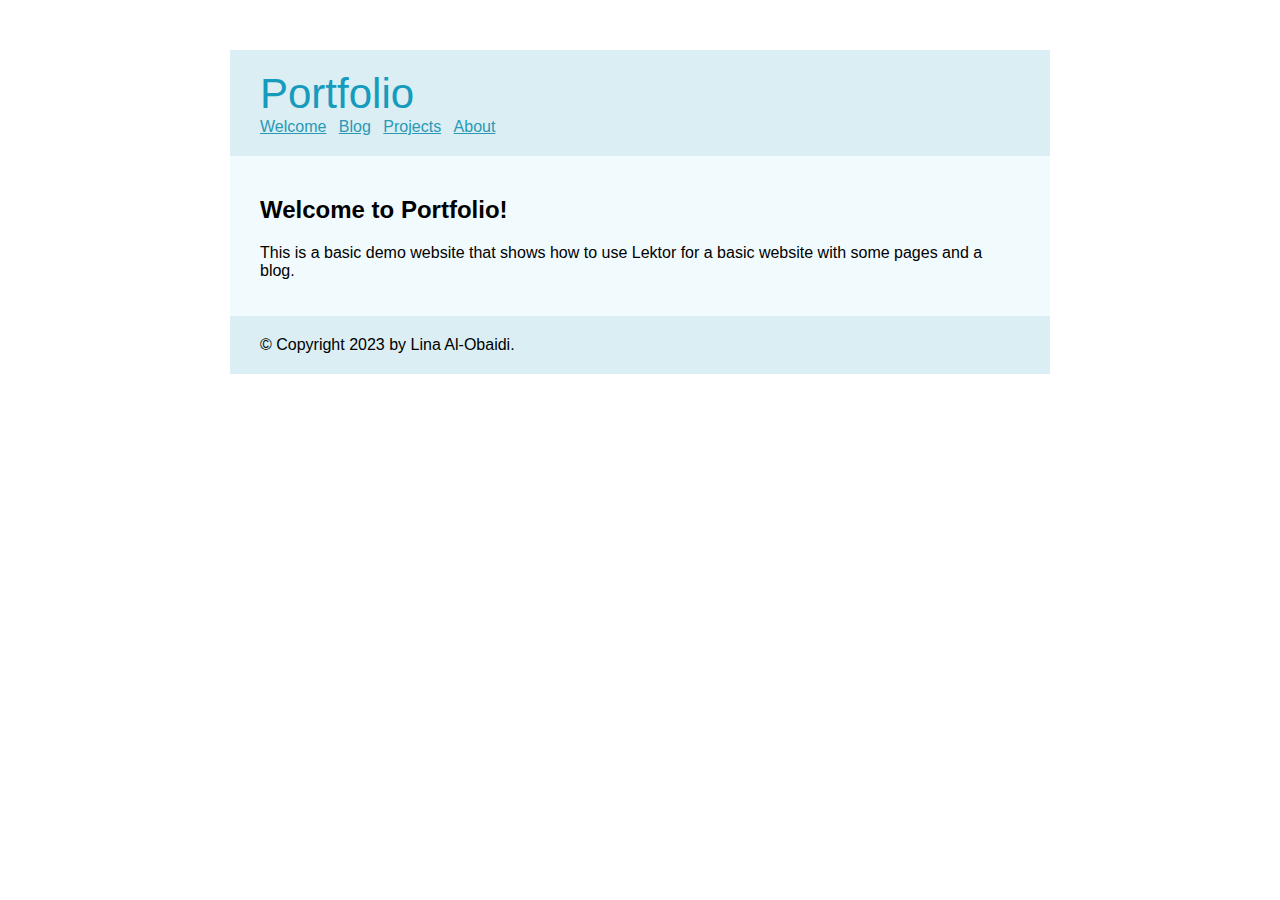
==== index.html @ 60dbe9b8 "Synchronized build" ====
<!doctype html>
<meta charset="utf-8">
<link rel="stylesheet" href="static/style.css">
<title>Welcome to Portfolio! — Portfolio</title>
<body>
  <header>
    <h1>Portfolio</h1>
    <nav>
      <ul class="nav navbar-nav">
        <li class="active"><a href="./">Welcome</a></li>
        
          <li><a href="blog/">Blog</a></li>
        
          <li><a href="projects/">Projects</a></li>
        
          <li><a href="about/">About</a></li>
        
      </ul>
    </nav>
  </header>
  <div class="page">
    
  <h2>Welcome to Portfolio!</h2>
  <p>This is a basic demo website that shows how to use Lektor for a basic
website with some pages and a blog.</p>


  </div>
  <footer>
    &copy; Copyright 2023 by Lina Al-Obaidi.
  </footer>
</body>
---- static/style.css ----
body {
    font-family: 'Verdana', sans-serif;
    margin: 50px 25px;
}

a {
    color: #2a99b6;
}

a:hover {
    color: #33bbdf;
}

header, footer, div.page {
    width: 760px;
    margin: 0 auto;
    background: #daeef3;
    padding: 20px 30px;
}

header h1 {
    color: #169bbd;
    margin: 0;
    font-weight: normal;
    font-size: 42px;
}

header nav ul {
    list-style: none;
    margin: 0;
    padding: 0;
}

header nav ul li {
    display: inline;
    margin: 0 8px 0 0;
    padding: 0;
}

div.page {
    background: #f1fbfe;
}
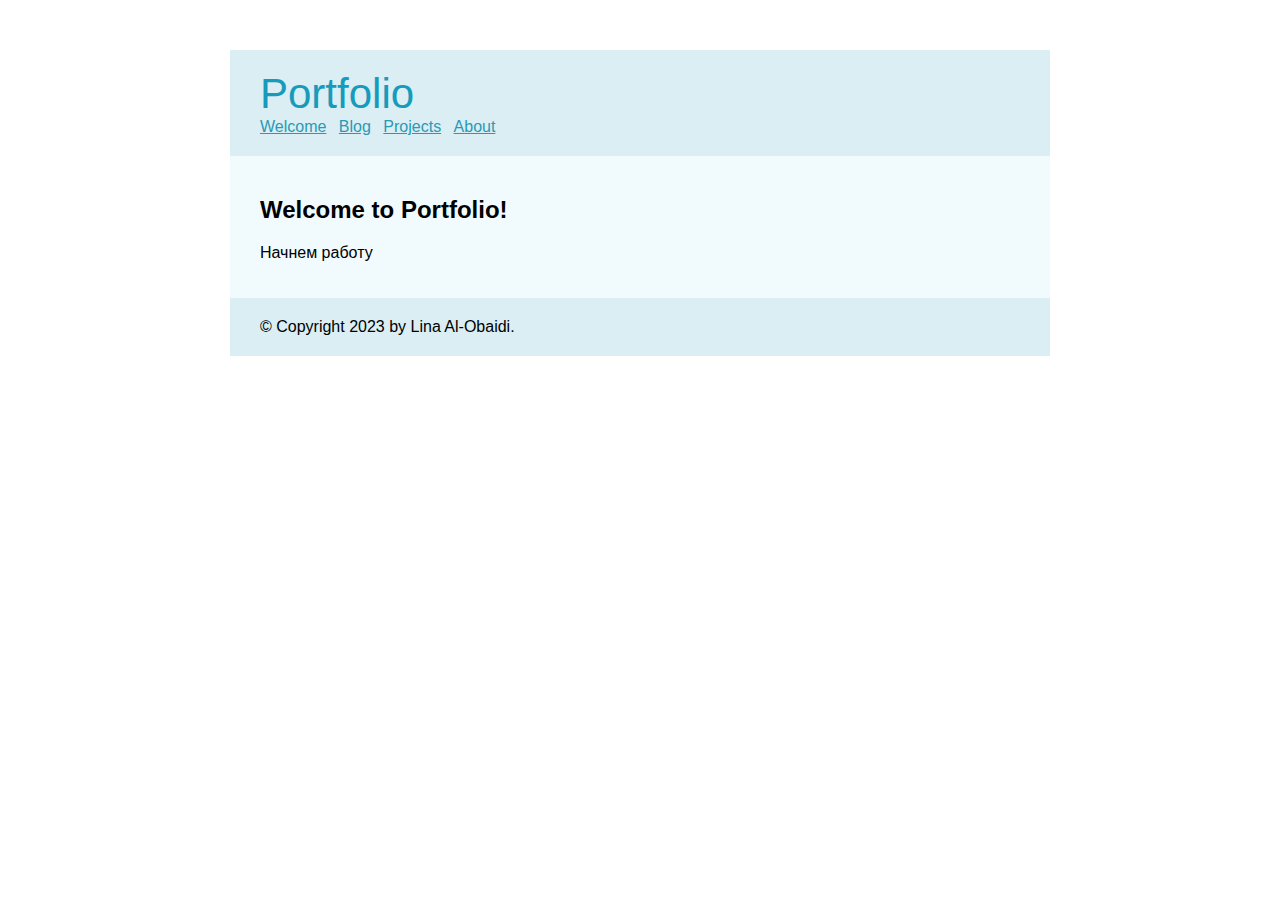
==== commit 4b1fe1ef: "Synchronized build" ====
--- a/index.html
+++ b/index.html
@@ -21,8 +21,7 @@
   <div class="page">
     
   <h2>Welcome to Portfolio!</h2>
-  <p>This is a basic demo website that shows how to use Lektor for a basic
-website with some pages and a blog.</p>
+  <p>Начнем работу</p>
 
 
   </div>
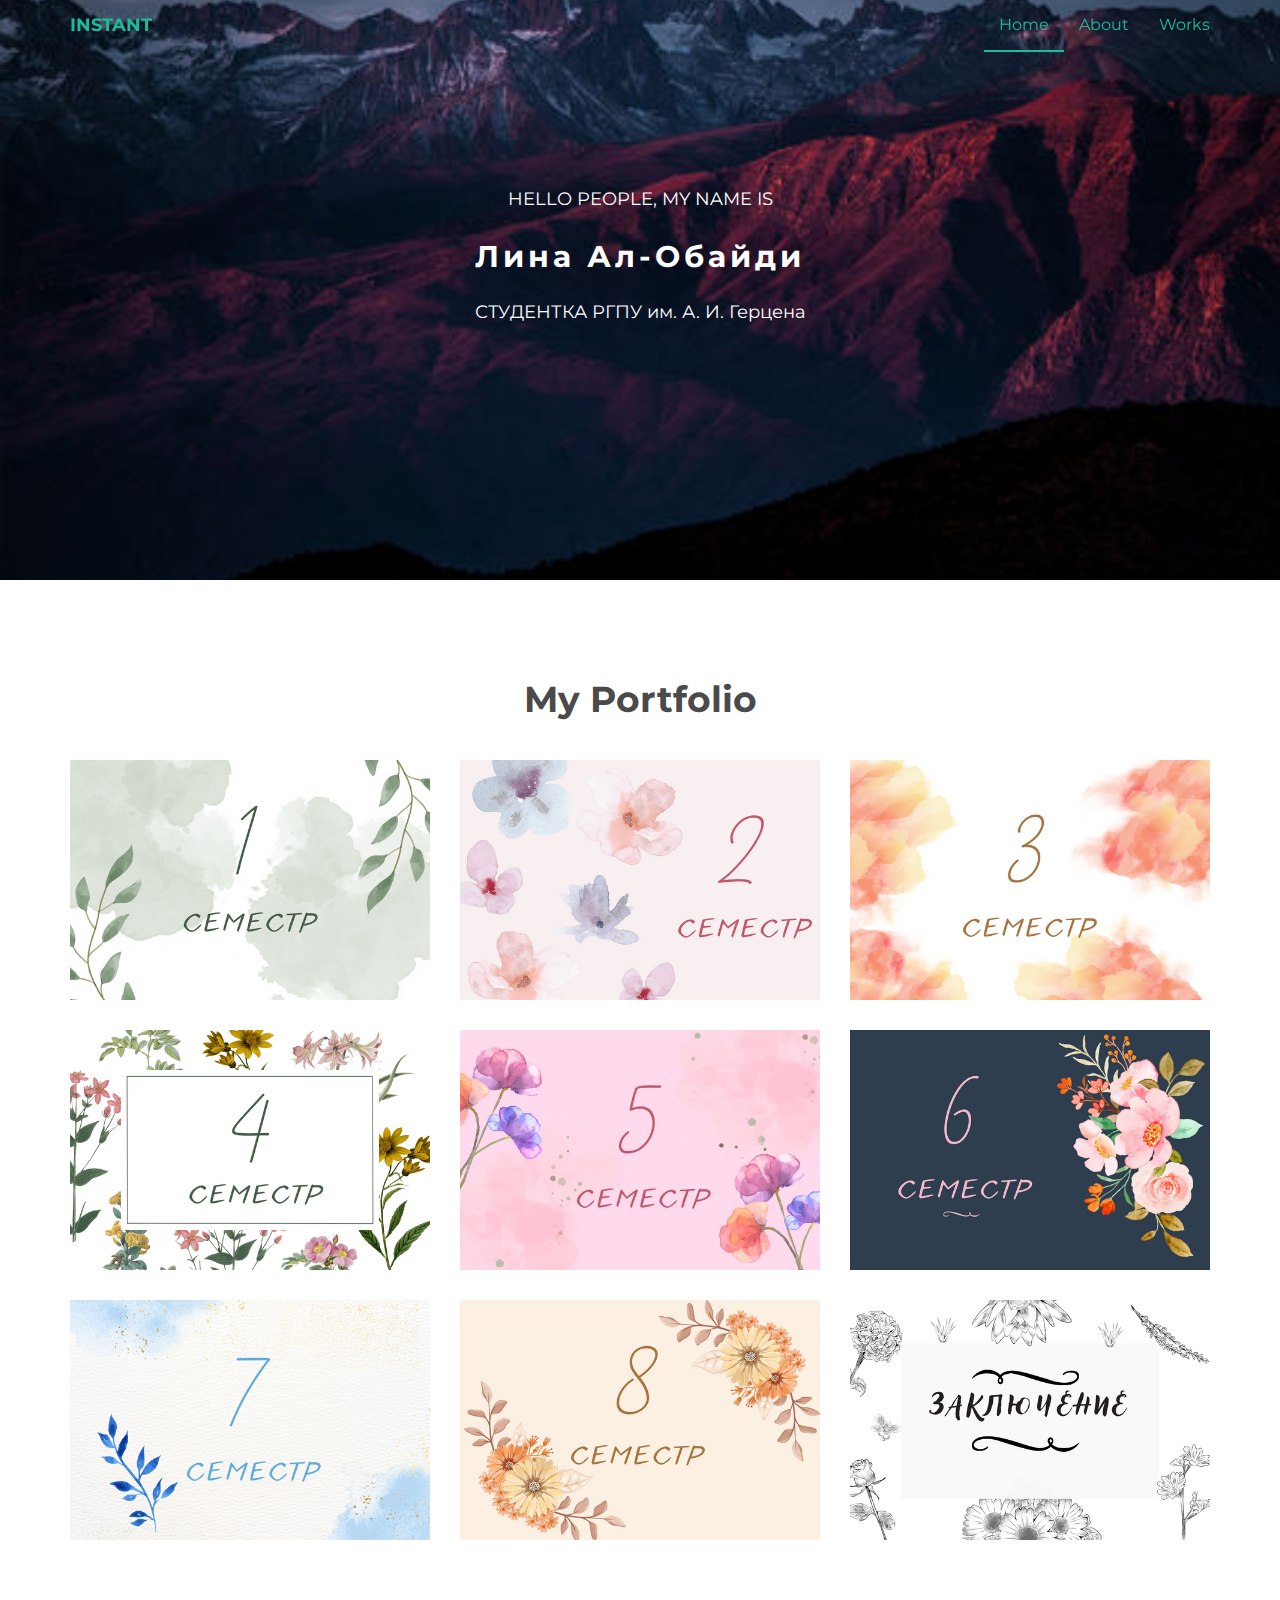
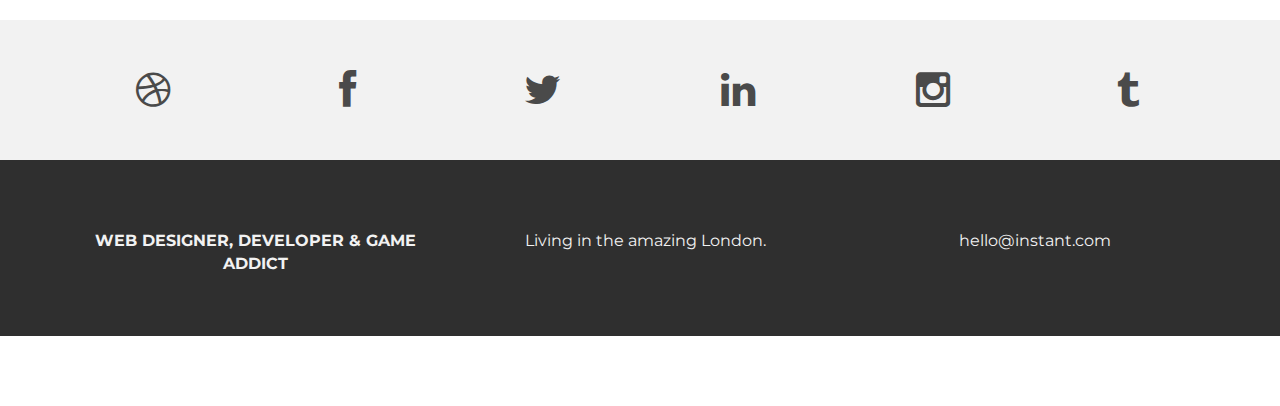
==== commit 7b9760bd: "Synchronized build" ====
--- a/index.html
+++ b/index.html
@@ -1,31 +1,154 @@
-<!doctype html>
-<meta charset="utf-8">
-<link rel="stylesheet" href="static/style.css">
-<title>Welcome to Portfolio! — Portfolio</title>
-<body>
-  <header>
-    <h1>Portfolio</h1>
-    <nav>
-      <ul class="nav navbar-nav">
-        <li class="active"><a href="./">Welcome</a></li>
-        
-          <li><a href="blog/">Blog</a></li>
-        
-          <li><a href="projects/">Projects</a></li>
-        
-          <li><a href="about/">About</a></li>
-        
-      </ul>
-    </nav>
-  </header>
-  <div class="page">
-    
-  <h2>Welcome to Portfolio!</h2>
-  <p>Начнем работу</p>
+<!DOCTYPE html>
+<html lang="en">
+  <head>
+    <meta charset="utf-8">
+    <meta http-equiv="X-UA-Compatible" content="IE=edge">
+    <meta name="viewport" content="width=device-width, initial-scale=1">
+    <meta name="description" content="">
+    <meta name="author" content="">
+    <link rel="shortcut icon" href="assets/ico/favicon.ico">
+
+    <title>INSTANT - Bootstrap Theme</title>
+
+    <!-- Bootstrap core CSS -->
+    <link href="css/bootstrap.css" rel="stylesheet">
+
+    <!-- Custom styles for this template -->
+    <link href="css/style.css" rel="stylesheet">
+    <link href="css/font-awesome.min.css" rel="stylesheet">
+
+    <!-- Just for debugging purposes. Don't actually copy this line! -->
+    <!--[if lt IE 9]><script src="../../assets/js/ie8-responsive-file-warning.js"></script><![endif]-->
+
+    <!-- HTML5 shim and Respond.js IE8 support of HTML5 elements and media queries -->
+    <!--[if lt IE 9]>
+      <script src="https://oss.maxcdn.com/libs/html5shiv/3.7.0/html5shiv.js"></script>
+      <script src="https://oss.maxcdn.com/libs/respond.js/1.4.2/respond.min.js"></script>
+    <![endif]-->
+  </head>
+
+  <body>
+
+    <!-- Static navbar -->
+    <div class="navbar navbar-default navbar-fixed-top" role="navigation">
+      <div class="container">
+        <div class="navbar-header">
+          <button type="button" class="navbar-toggle" data-toggle="collapse" data-target=".navbar-collapse">
+            <span class="sr-only">Toggle navigation</span>
+            <span class="icon-bar"></span>
+            <span class="icon-bar"></span>
+            <span class="icon-bar"></span>
+          </button>
+          <a class="navbar-brand" href="index.html">INSTANT</a>
+        </div>
+        <div class="navbar-collapse collapse">
+          <ul class="nav navbar-nav navbar-right">
+            <li class="active"><a href="index.html">Home</a></li>
+            <li><a href="about.html">About</a></li>
+            <li><a href="#works">Works</a></li>
+          </ul>
+        </div><!--/.nav-collapse -->
+      </div>
+    </div>
 
 
-  </div>
-  <footer>
-    &copy; Copyright 2023 by Lina Al-Obaidi.
-  </footer>
-</body>
+	<div id="headerwrap">
+	    <div class="container">
+			<div class="row">
+				<div class="col-lg-6 col-lg-offset-3">
+					<h4>HELLO PEOPLE, MY NAME IS</h4>
+					<h1>Лина Ал-Обайди </h1>
+					<h4>СТУДЕНТКА РГПУ им. А. И. Герцена</h4>
+				</div>
+			</div><! --/row -->
+	    </div> <!-- /container -->
+	</div><! --/headerwrap -->
+
+	<section id="works"></section>
+	<div class="container">
+		<div class="row centered mt mb">
+			<h1>My Portfolio</h1>
+
+			<div class="col-lg-4 col-md-4 col-sm-4 gallery">
+				<a href="work.html"><img src="img/portfolio/1.png" class="img-responsive"></a>
+			</div>
+			<div class="col-lg-4 col-md-4 col-sm-4 gallery">
+				<a href="work.html"><img src="img/portfolio/2.png" class="img-responsive"></a>
+			</div>
+			<div class="col-lg-4 col-md-4 col-sm-4 gallery">
+				<a href="work.html"><img src="img/portfolio/3.png" class="img-responsive"></a>
+			</div>
+			<div class="col-lg-4 col-md-4 col-sm-4 gallery">
+				<a href="work.html"><img src="img/portfolio/4.png" class="img-responsive"></a>
+			</div>
+			<div class="col-lg-4 col-md-4 col-sm-4 gallery">
+				<a href="work.html"><img src="img/portfolio/5.png" class="img-responsive"></a>
+			</div>
+			<div class="col-lg-4 col-md-4 col-sm-4 gallery">
+				<a href="work.html"><img src="img/portfolio/6.png" class="img-responsive"></a>
+			</div>
+			<div class="col-lg-4 col-md-4 col-sm-4 gallery">
+				<a href="work.html"><img src="img/portfolio/7.png" class="img-responsive"></a>
+			</div>
+			<div class="col-lg-4 col-md-4 col-sm-4 gallery">
+				<a href="work.html"><img src="img/portfolio/8.png" class="img-responsive"></a>
+			</div>
+			<div class="col-lg-4 col-md-4 col-sm-4 gallery">
+				<a href="work.html"><img src="img/portfolio/9.png" class="img-responsive"></a>
+			</div>
+
+		</div><! --/row -->
+	</div><! --/container -->
+
+	<div id="social">
+		<div class="container">
+			<div class="row centered">
+				<div class="col-lg-2">
+					<a href="#"><i class="fa fa-dribbble"></i></a>
+				</div>
+				<div class="col-lg-2">
+					<a href="#"><i class="fa fa-facebook"></i></a>
+				</div>
+				<div class="col-lg-2">
+					<a href="#"><i class="fa fa-twitter"></i></a>
+				</div>
+				<div class="col-lg-2">
+					<a href="#"><i class="fa fa-linkedin"></i></a>
+				</div>
+				<div class="col-lg-2">
+					<a href="#"><i class="fa fa-instagram"></i></a>
+				</div>
+				<div class="col-lg-2">
+					<a href="#"><i class="fa fa-tumblr"></i></a>
+				</div>
+
+			</div><! --/row -->
+		</div><! --/container -->
+	</div><! --/social -->
+
+	<div id="footerwrap">
+		<div class="container">
+			<div class="row centered">
+				<div class="col-lg-4">
+					<p><b>WEB DESIGNER, DEVELOPER & GAME ADDICT</b></p>
+				</div>
+
+				<div class="col-lg-4">
+					<p>Living in the amazing London.</p>
+				</div>
+				<div class="col-lg-4">
+					<p>hello@instant.com</p>
+				</div>
+			</div>
+		</div>
+	</div><! --/footerwrap -->
+
+
+
+    <!-- Bootstrap core JavaScript
+    ================================================== -->
+    <!-- Placed at the end of the document so the pages load faster -->
+    <script src="https://ajax.googleapis.com/ajax/libs/jquery/1.11.0/jquery.min.js"></script>
+    <script src="assets/js/bootstrap.min.js"></script>
+  </body>
+</html>
--- a/css/style.css
+++ b/css/style.css
@@ -0,0 +1,230 @@
+/*
+ * Author: Carlos Alvarez
+ * URL: http://Alvarez.is
+ *
+ * Project Name: NYC Design
+ * Version: 1.0
+ * Date: 04-20-2014
+ * URL: 
+ */
+
+
+/* ==========================================================================
+   Base Styles, Bootstrap Modifications & Fonts Import
+   ========================================================================== */
+
+@import url(http://fonts.googleapis.com/css?family=Montserrat:400,700);
+
+
+::-moz-selection {
+    background: #f2c2c9;
+    color: #a4003a;
+    text-shadow: none;
+}
+
+::selection {
+    background: #16a085;
+    color: #a4003a;
+    text-shadow: none;
+}
+
+/*
+ * A better looking default horizontal rule
+ */
+
+ hr {
+    display: block;
+    height: 1px;
+    border: 0;
+    border-top: 1px solid #ccc;
+    margin: 1em 0;
+    padding: 0;
+}
+
+.centered {
+	text-align: center
+}
+
+.mt {
+	margin-top: 80px;
+}
+
+.mb {
+	margin-bottom: 80px;
+}
+
+/* ==========================================================================
+   General styles
+   ========================================================================== */
+
+
+body {
+    font-family: 'Montserrat', sans-serif;
+    font-weight: 400;
+    font-size: 16px;
+
+    -webkit-font-smoothing: antialiased;
+    -webkit-overflow-scrolling: touch;
+}
+
+h1, h2, h3, h4, h5, h6 {
+	font-weight: 700;
+    color: #4a4a4a;
+}
+
+
+.navbar-brand {
+	font-weight: 700;
+}
+
+.navbar-default .navbar-brand {
+	color: #1abc9c;
+}
+
+.navbar-default {
+	background-color: transparent;
+	border-color: transparent;
+}
+
+.navbar-default .navbar-nav > .active > a, .navbar-default .navbar-nav > .active > a:hover, .navbar-default .navbar-nav > .active > a:focus {
+	color: #1abc9c;
+	background-color: transparent;
+	border-bottom: 2px solid #1abc9c
+}
+
+.navbar-default .navbar-nav > li > a {
+	color: #1abc9c;
+}
+
+/* ==========================================================================
+   Wrap Sections
+   ========================================================================== */
+
+#headerwrap {
+	background: url(../img/gora.jpg) no-repeat center top;
+	margin-top: -70px;
+	padding-top: 250px;
+	text-align:center;
+	background-attachment: relative;
+	background-position: center center;
+	min-height: 650px;
+	width: 100%;
+	
+    -webkit-background-size: 100%;
+    -moz-background-size: 100%;
+    -o-background-size: 100%;
+    background-size: 100%;
+
+    -webkit-background-size: cover;
+    -moz-background-size: cover;
+    -o-background-size: cover;
+    background-size: cover;
+}
+
+#headerwrap h1 {
+	color:#ffffff;
+	padding-top: 10px;
+	padding-bottom: 20px;
+	letter-spacing: 4px;
+	font-size: 30px;
+	font-weight: bold;
+}
+
+#headerwrap h4 {
+	font-weight: 400;
+	color: #ffffff
+}
+
+#social {
+	padding-top: 50px;
+	padding-bottom: 50px;
+	background-color: #f2f2f2;
+}
+
+#social i {
+	font-size: 40px;
+	color: #4a4a4a
+}
+
+#social i:hover {
+	color: #1abc9c
+}
+
+#footerwrap {
+	padding-top: 70px;
+	padding-bottom: 50px;
+	background-color: #2f2f2f;
+}
+
+#footerwrap p {
+	color: #f2f2f2;
+	margin-left: 10px;
+}
+
+#workwrap {	
+	background: url(../img/work.jpg) no-repeat center top;
+	margin-top: -70px;
+	padding-top: 250px;
+	text-align:center;
+	background-attachment: relative;
+	background-position: center center;
+	min-height: 650px;
+	width: 100%;
+	
+    -webkit-background-size: 100%;
+    -moz-background-size: 100%;
+    -o-background-size: 100%;
+    background-size: 100%;
+
+    -webkit-background-size: cover;
+    -moz-background-size: cover;
+    -o-background-size: cover;
+    background-size: cover;
+}
+
+#workwrap h1 {
+	color:#ffffff;
+	padding-top: 10px;
+	padding-bottom: 20px;
+	letter-spacing: 4px;
+	font-size: 80px;
+	font-weight: bold;
+}
+
+#workwrap h4 {
+	font-weight: 400;
+	color: #ffffff
+}
+
+#aboutwrap {	
+	background: url(../img/about.jpg) no-repeat center top;
+	margin-top: -70px;
+	padding-top: 250px;
+	text-align:center;
+	background-attachment: relative;
+	background-position: center center;
+	min-height: 550px;
+	width: 100%;
+	
+    -webkit-background-size: 100%;
+    -moz-background-size: 100%;
+    -o-background-size: 100%;
+    background-size: 100%;
+
+    -webkit-background-size: cover;
+    -moz-background-size: cover;
+    -o-background-size: cover;
+    background-size: cover;
+}
+
+
+
+
+/* Gallery */
+.gallery {
+	margin-top: 30px;
+}
+
+.gallery img:hover {
+	opacity: 0.4;
+}